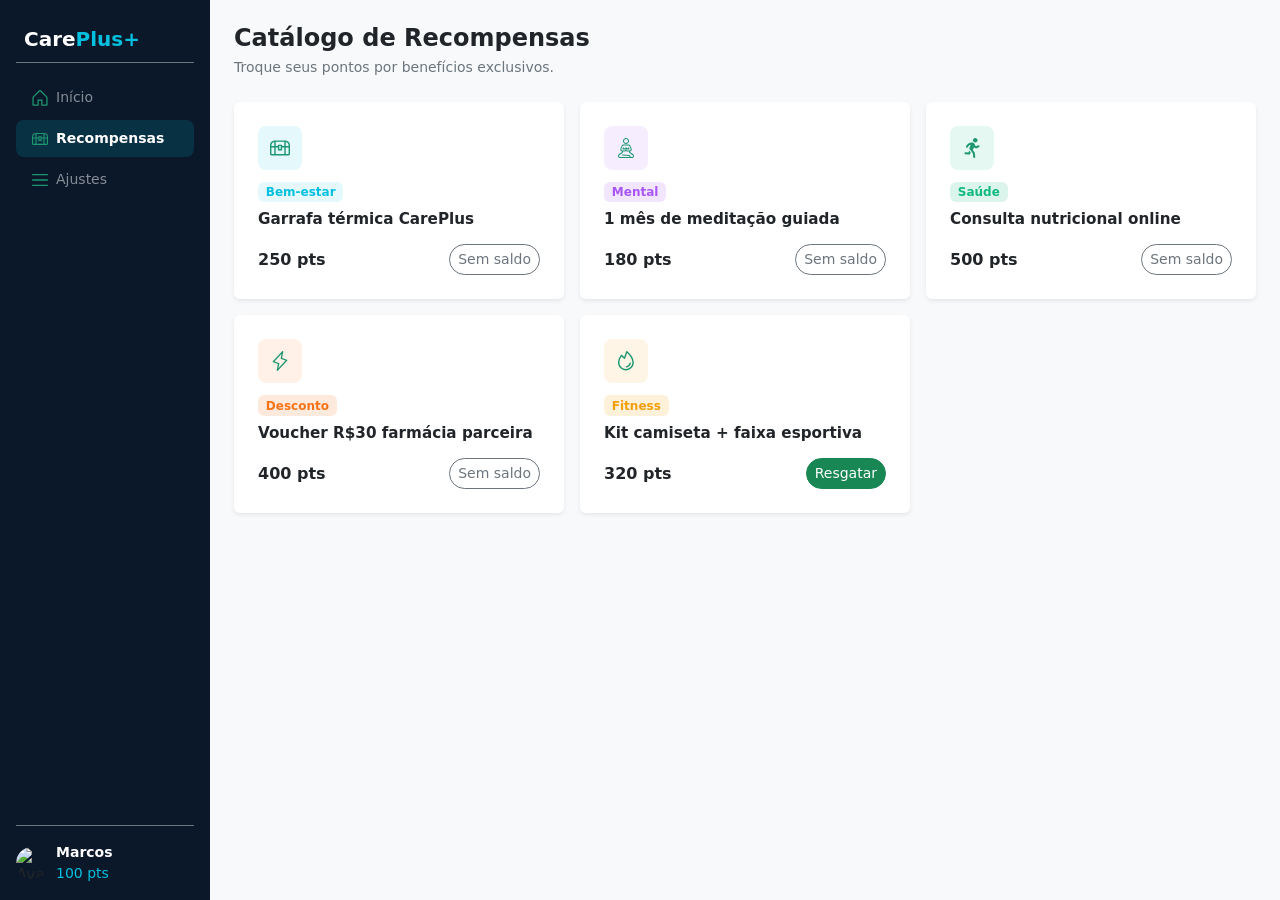
==== src/pages/rewards.html @ 82844d2a "git init" ====
<!DOCTYPE html>
<html lang="pt-BR">
<head>
  <meta charset="UTF-8">
  <meta name="viewport" content="width=device-width, initial-scale=1.0">
  <title>CarePlus+ — Recompensas</title>
  <link href="https://cdn.jsdelivr.net/npm/bootstrap@5.3.3/dist/css/bootstrap.min.css" rel="stylesheet">
  <style>
    :root { --bs-success: #00BFDF; --bs-success-rgb: 0,191,223; }

    .sidebar { width: 210px; min-height: 100vh; background: #0B1829; position: sticky; top: 0; flex-shrink: 0; }
    .sidebar .nav-link { color: rgba(255,255,255,0.5); font-size: 0.875rem; border-radius: 8px; }
    .sidebar .nav-link:hover  { color: #fff; background: rgba(255,255,255,0.06); }
    .sidebar .nav-link.active { color: #fff; background: rgba(0,191,223,0.15); font-weight: 600; }

    .bottom-nav { background: #0B1829; }
    .bottom-nav .nav-link { color: rgba(255,255,255,0.45); font-size: 0.65rem; }
    .bottom-nav .nav-link.active { color: #00BFDF; }

    .reward-card { transition: transform 0.15s; }
    .reward-card:hover { transform: translateY(-2px); }
  </style>
</head>

<body class="bg-light">
<div class="d-flex">

  <!-- SIDEBAR — d-none d-lg-flex: só aparece no desktop -->
  <aside class="sidebar d-none d-lg-flex flex-column p-3 gap-3">

    <div class="text-white fw-bold fs-5 px-2 pt-2 pb-2 border-bottom border-secondary">
      Care<span style="color:#00BFDF">Plus+</span>
    </div>

    <ul class="nav flex-column gap-1 flex-grow-1">
      <li><a href="/index.html" class="nav-link d-flex align-items-center gap-2">
        <img src="../assets/svgs/home.svg" width="16" height="16" alt=""> Início
      </a></li>
      <li><a href="#" class="nav-link active d-flex align-items-center gap-2">
        <img src="../assets/svgs/rewards.svg" width="16" height="16" alt=""> Recompensas
      </a></li>
      <li><a href="#" class="nav-link d-flex align-items-center gap-2">
        <img src="../assets/svgs/settings.svg" width="16" height="16" alt=""> Ajustes
      </a></li>
    </ul>

    <div class="d-flex align-items-center gap-2 border-top border-secondary pt-3">
      <img src="../assets/imgs/thispersondoesnotexist 1.png"
           class="rounded-circle" width="32" height="32" style="object-fit:cover" alt="Avatar">
      <div>
        <div class="text-white small fw-semibold">Marcos</div>
        <div class="text-success small">100 pts</div>
      </div>
    </div>

  </aside>

  <!-- MAIN -->
  <main class="flex-grow-1 p-4 pb-5 pb-lg-4">

    <h1 class="fs-4 fw-bold mb-1">Catálogo de Recompensas</h1>
    <p class="text-secondary small mb-4">Troque seus pontos por benefícios exclusivos.</p>

    <!-- row g-3: grid Bootstrap — col-12 mobile, col-md-6 tablet, col-lg-4 desktop -->
    <div class="row g-3">

      <div class="col-12 col-md-6 col-lg-4">
        <article class="card reward-card border-0 shadow-sm h-100">
          <div class="card-body p-4 d-flex flex-column gap-2">
            <div class="bg-success bg-opacity-10 rounded-3 d-flex align-items-center justify-content-center mb-1"
                 style="width:44px; height:44px;">
              <img src="../assets/svgs/rewards.svg" width="20" height="20" alt="">
            </div>
            <!-- badge: categoria usando componente Bootstrap -->
            <span class="badge bg-success bg-opacity-10 text-success" style="width:fit-content;">Bem-estar</span>
            <h3 class="fw-bold mb-0" style="font-size:0.95rem;">Garrafa térmica CarePlus</h3>
            <div class="mt-auto d-flex justify-content-between align-items-center pt-2">
              <span class="fw-bold">250 pts</span>
              <button class="btn btn-outline-secondary btn-sm rounded-pill">Sem saldo</button>
            </div>
          </div>
        </article>
      </div>

      <div class="col-12 col-md-6 col-lg-4">
        <article class="card reward-card border-0 shadow-sm h-100">
          <div class="card-body p-4 d-flex flex-column gap-2">
            <div class="rounded-3 d-flex align-items-center justify-content-center mb-1"
                 style="width:44px; height:44px; background:rgba(168,85,247,.1);">
              <img src="../assets/svgs/medi.svg" width="20" height="20" alt="">
            </div>
            <span class="badge" style="width:fit-content; background:rgba(168,85,247,.15); color:#A855F7;">Mental</span>
            <h3 class="fw-bold mb-0" style="font-size:0.95rem;">1 mês de meditação guiada</h3>
            <div class="mt-auto d-flex justify-content-between align-items-center pt-2">
              <span class="fw-bold">180 pts</span>
              <button class="btn btn-outline-secondary btn-sm rounded-pill">Sem saldo</button>
            </div>
          </div>
        </article>
      </div>

      <div class="col-12 col-md-6 col-lg-4">
        <article class="card reward-card border-0 shadow-sm h-100">
          <div class="card-body p-4 d-flex flex-column gap-2">
            <div class="rounded-3 d-flex align-items-center justify-content-center mb-1"
                 style="width:44px; height:44px; background:rgba(16,185,129,.1);">
              <img src="../assets/svgs/run.svg" width="20" height="20" alt="">
            </div>
            <span class="badge" style="width:fit-content; background:rgba(16,185,129,.15); color:#10B981;">Saúde</span>
            <h3 class="fw-bold mb-0" style="font-size:0.95rem;">Consulta nutricional online</h3>
            <div class="mt-auto d-flex justify-content-between align-items-center pt-2">
              <span class="fw-bold">500 pts</span>
              <button class="btn btn-outline-secondary btn-sm rounded-pill">Sem saldo</button>
            </div>
          </div>
        </article>
      </div>

      <div class="col-12 col-md-6 col-lg-4">
        <article class="card reward-card border-0 shadow-sm h-100">
          <div class="card-body p-4 d-flex flex-column gap-2">
            <div class="rounded-3 d-flex align-items-center justify-content-center mb-1"
                 style="width:44px; height:44px; background:rgba(249,115,22,.1);">
              <img src="../assets/svgs/spark.svg" width="20" height="20" alt="">
            </div>
            <span class="badge" style="width:fit-content; background:rgba(249,115,22,.15); color:#F97316;">Desconto</span>
            <h3 class="fw-bold mb-0" style="font-size:0.95rem;">Voucher R$30 farmácia parceira</h3>
            <div class="mt-auto d-flex justify-content-between align-items-center pt-2">
              <span class="fw-bold">400 pts</span>
              <button class="btn btn-outline-secondary btn-sm rounded-pill">Sem saldo</button>
            </div>
          </div>
        </article>
      </div>

      <div class="col-12 col-md-6 col-lg-4">
        <article class="card reward-card border-0 shadow-sm h-100">
          <div class="card-body p-4 d-flex flex-column gap-2">
            <div class="rounded-3 d-flex align-items-center justify-content-center mb-1"
                 style="width:44px; height:44px; background:rgba(245,158,11,.1);">
              <img src="../assets/svgs/Vector.svg" width="20" height="20" alt="">
            </div>
            <span class="badge" style="width:fit-content; background:rgba(245,158,11,.15); color:#F59E0B;">Fitness</span>
            <h3 class="fw-bold mb-0" style="font-size:0.95rem;">Kit camiseta + faixa esportiva</h3>
            <div class="mt-auto d-flex justify-content-between align-items-center pt-2">
              <span class="fw-bold">320 pts</span>
              <!-- onclick: aciona o Toast Bootstrap com o nome da recompensa -->
              <button class="btn btn-success btn-sm rounded-pill"
                      onclick="mostrarToast('Kit camiseta + faixa esportiva')">
                Resgatar
              </button>
            </div>
          </div>
        </article>
      </div>

    </div>
  </main>
</div>


<!-- Navbar Mobile — fixed-bottom d-lg-none: some no desktop -->
<nav class="bottom-nav fixed-bottom d-flex d-lg-none">
  <a href="/index.html" class="nav-link flex-fill d-flex flex-column align-items-center py-2">
    <img src="../assets/svgs/home.svg" width="22" height="22" alt="">
    <span>Início</span>
  </a>
  <a href="#" class="nav-link active flex-fill d-flex flex-column align-items-center py-2">
    <img src="../assets/svgs/rewards.svg" width="22" height="22" alt="">
    <span>Recompensas</span>
  </a>
  <a href="#" class="nav-link flex-fill d-flex flex-column align-items-center py-2">
    <img src="../assets/svgs/settings.svg" width="22" height="22" alt="">
    <span>Ajustes</span>
  </a>
</nav>


<!-- Toast de confirmação -->
<div class="position-fixed bottom-0 end-0 p-3" style="z-index:9999;">
  <div id="toastRecompensa" class="toast align-items-center text-white border-0 rounded-3"
       style="background:#00BFDF;" role="alert" aria-live="assertive" aria-atomic="true">
    <div class="d-flex">
      <div class="toast-body fw-semibold" id="toastMensagem">Recompensa resgatada!</div>
      <button type="button" class="btn-close btn-close-white me-2 m-auto"
              data-bs-dismiss="toast" aria-label="Fechar"></button>
    </div>
  </div>
</div>


<script src="https://cdn.jsdelivr.net/npm/bootstrap@5.3.3/dist/js/bootstrap.bundle.min.js"></script>
<script>
  function mostrarToast(nome) {
    document.getElementById('toastMensagem').textContent = '"' + nome + '" resgatado!';
    new bootstrap.Toast(document.getElementById('toastRecompensa')).show();
  }
</script>
</body>
</html>
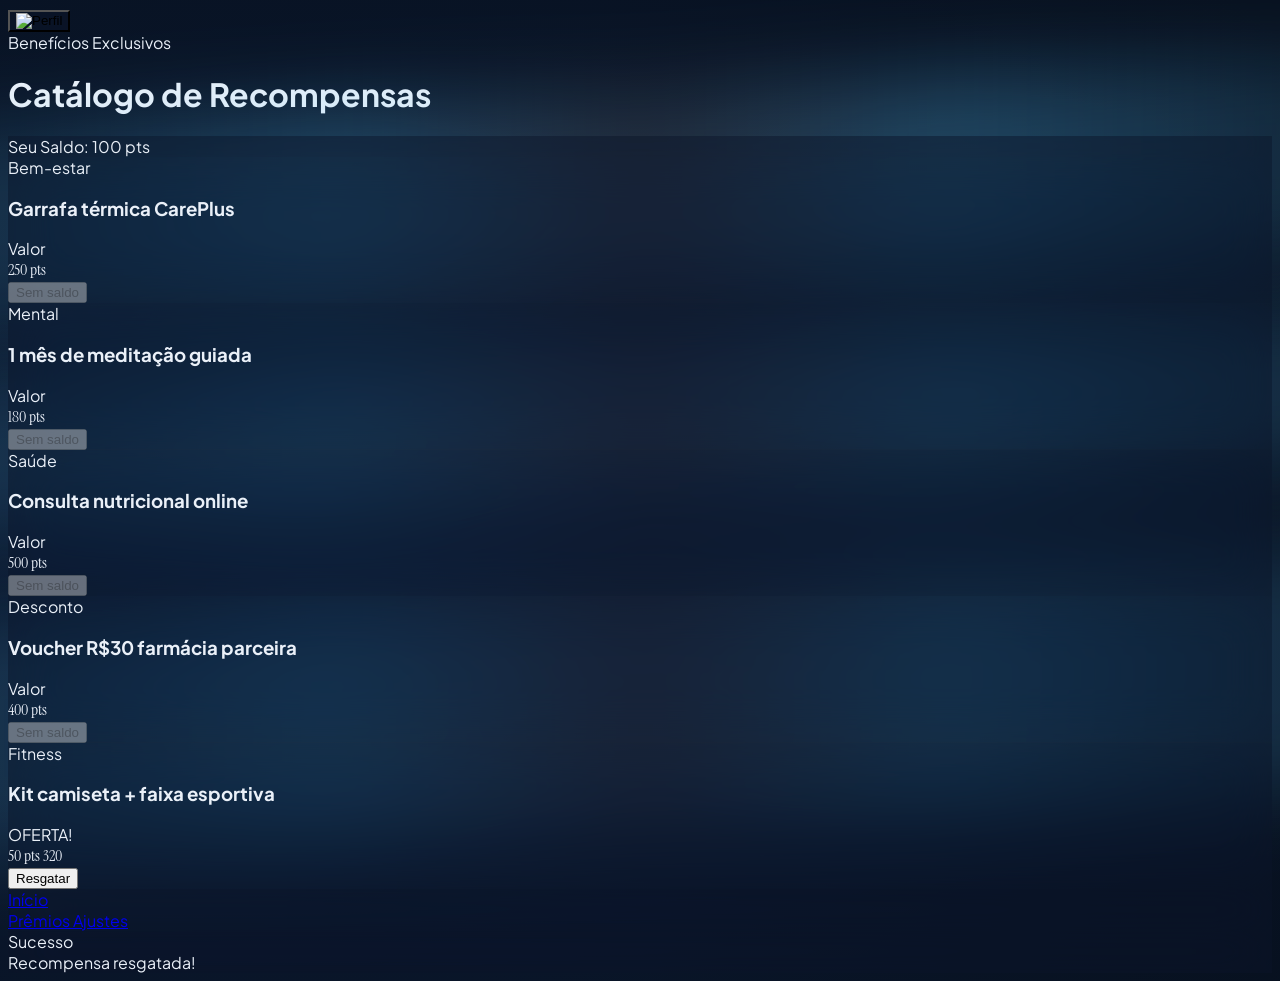
==== commit 0a3abdb2: "feat: add settings page with dynamic particles and Vitals Weather simulator - Implemented a new sett" ====
--- a/src/pages/rewards.html
+++ b/src/pages/rewards.html
@@ -3,198 +3,258 @@
 <head>
   <meta charset="UTF-8">
   <meta name="viewport" content="width=device-width, initial-scale=1.0">
-  <title>CarePlus+ — Recompensas</title>
-  <link href="https://cdn.jsdelivr.net/npm/bootstrap@5.3.3/dist/css/bootstrap.min.css" rel="stylesheet">
-  <style>
-    :root { --bs-success: #00BFDF; --bs-success-rgb: 0,191,223; }
-
-    .sidebar { width: 210px; min-height: 100vh; background: #0B1829; position: sticky; top: 0; flex-shrink: 0; }
-    .sidebar .nav-link { color: rgba(255,255,255,0.5); font-size: 0.875rem; border-radius: 8px; }
-    .sidebar .nav-link:hover  { color: #fff; background: rgba(255,255,255,0.06); }
-    .sidebar .nav-link.active { color: #fff; background: rgba(0,191,223,0.15); font-weight: 600; }
-
-    .bottom-nav { background: #0B1829; }
-    .bottom-nav .nav-link { color: rgba(255,255,255,0.45); font-size: 0.65rem; }
-    .bottom-nav .nav-link.active { color: #00BFDF; }
-
-    .reward-card { transition: transform 0.15s; }
-    .reward-card:hover { transform: translateY(-2px); }
-  </style>
+  <title>CarePlus+ V2 — Recompensas</title>
+  
+  <link rel="preconnect" href="https://fonts.googleapis.com">
+  <link rel="preconnect" href="https://fonts.gstatic.com" crossorigin>
+  <link href="https://fonts.googleapis.com/css2?family=Plus+Jakarta+Sans:ital,wght@0,300;0,400;0,500;0,600;0,700;0,800;1,400&family=Instrument+Serif:ital@0;1&display=swap" rel="stylesheet">
+  
+  <script src="https://cdn.tailwindcss.com"></script>
+  
+  <link rel="stylesheet" href="/style.css">
+  
+  <script src="https://unpkg.com/lucide@latest"></script>
 </head>
 
-<body class="bg-light">
-<div class="d-flex">
-
-  <!-- SIDEBAR — d-none d-lg-flex: só aparece no desktop -->
-  <aside class="sidebar d-none d-lg-flex flex-column p-3 gap-3">
-
-    <div class="text-white fw-bold fs-5 px-2 pt-2 pb-2 border-bottom border-secondary">
-      Care<span style="color:#00BFDF">Plus+</span>
-    </div>
-
-    <ul class="nav flex-column gap-1 flex-grow-1">
-      <li><a href="/index.html" class="nav-link d-flex align-items-center gap-2">
-        <img src="../assets/svgs/home.svg" width="16" height="16" alt=""> Início
-      </a></li>
-      <li><a href="#" class="nav-link active d-flex align-items-center gap-2">
-        <img src="../assets/svgs/rewards.svg" width="16" height="16" alt=""> Recompensas
-      </a></li>
-      <li><a href="#" class="nav-link d-flex align-items-center gap-2">
-        <img src="../assets/svgs/settings.svg" width="16" height="16" alt=""> Ajustes
-      </a></li>
-    </ul>
-
-    <div class="d-flex align-items-center gap-2 border-top border-secondary pt-3">
-      <img src="../assets/imgs/thispersondoesnotexist 1.png"
-           class="rounded-circle" width="32" height="32" style="object-fit:cover" alt="Avatar">
-      <div>
-        <div class="text-white small fw-semibold">Marcos</div>
-        <div class="text-success small">100 pts</div>
+<body class="app-bg vw-excellent relative min-h-[100dvh] overflow-x-hidden">
+
+  <div aria-hidden="true" class="fixed inset-0 pointer-events-none z-0" id="particles-container">
+    <div class="aurora-band b1"></div>
+    <div class="aurora-band b2"></div>
+    <div class="aurora-band b3"></div>
+  </div>
+
+  <div class="fixed top-4 right-4 z-50">
+    <button class="w-10 h-10 rounded-full border border-[var(--card-border)] overflow-hidden glass shadow-lg">
+      <img src="https://ui-avatars.com/api/?name=Marcos&background=random" class="w-full h-full object-cover" alt="Perfil">
+    </button>
+  </div>
+
+  <main class="relative z-10 min-h-[100dvh] py-[clamp(24px,5vw,56px)] px-[clamp(16px,5vw,48px)] pb-32 max-w-[720px] mx-auto">
+    
+    <header class="mb-8 mt-4 text-center sm:text-left">
+      <div class="text-[0.6rem] font-bold tracking-[0.22em] uppercase text-[var(--accent)] mb-1">
+        Benefícios Exclusivos
       </div>
-    </div>
-
-  </aside>
-
-  <!-- MAIN -->
-  <main class="flex-grow-1 p-4 pb-5 pb-lg-4">
-
-    <h1 class="fs-4 fw-bold mb-1">Catálogo de Recompensas</h1>
-    <p class="text-secondary small mb-4">Troque seus pontos por benefícios exclusivos.</p>
-
-    <!-- row g-3: grid Bootstrap — col-12 mobile, col-md-6 tablet, col-lg-4 desktop -->
-    <div class="row g-3">
-
-      <div class="col-12 col-md-6 col-lg-4">
-        <article class="card reward-card border-0 shadow-sm h-100">
-          <div class="card-body p-4 d-flex flex-column gap-2">
-            <div class="bg-success bg-opacity-10 rounded-3 d-flex align-items-center justify-content-center mb-1"
-                 style="width:44px; height:44px;">
-              <img src="../assets/svgs/rewards.svg" width="20" height="20" alt="">
-            </div>
-            <!-- badge: categoria usando componente Bootstrap -->
-            <span class="badge bg-success bg-opacity-10 text-success" style="width:fit-content;">Bem-estar</span>
-            <h3 class="fw-bold mb-0" style="font-size:0.95rem;">Garrafa térmica CarePlus</h3>
-            <div class="mt-auto d-flex justify-content-between align-items-center pt-2">
-              <span class="fw-bold">250 pts</span>
-              <button class="btn btn-outline-secondary btn-sm rounded-pill">Sem saldo</button>
-            </div>
-          </div>
-        </article>
+      <h1 class="text-[clamp(1.6rem,5vw,2.2rem)] font-extrabold text-[var(--text-primary)] tracking-[-0.03em] leading-[1.1] mb-3">
+        Catálogo de Recompensas
+      </h1>
+      
+      <div class="inline-flex items-center gap-2 glass px-4 py-2 rounded-full border border-[var(--card-border)] shadow-lg">
+        <i data-lucide="star" class="text-[var(--accent)]" width="16"></i>
+        <span class="text-sm font-semibold text-[var(--text-muted)]">
+          Seu Saldo: <span class="text-[var(--text-primary)] font-bold text-base ml-1">100 pts</span>
+        </span>
       </div>
-
-      <div class="col-12 col-md-6 col-lg-4">
-        <article class="card reward-card border-0 shadow-sm h-100">
-          <div class="card-body p-4 d-flex flex-column gap-2">
-            <div class="rounded-3 d-flex align-items-center justify-content-center mb-1"
-                 style="width:44px; height:44px; background:rgba(168,85,247,.1);">
-              <img src="../assets/svgs/medi.svg" width="20" height="20" alt="">
-            </div>
-            <span class="badge" style="width:fit-content; background:rgba(168,85,247,.15); color:#A855F7;">Mental</span>
-            <h3 class="fw-bold mb-0" style="font-size:0.95rem;">1 mês de meditação guiada</h3>
-            <div class="mt-auto d-flex justify-content-between align-items-center pt-2">
-              <span class="fw-bold">180 pts</span>
-              <button class="btn btn-outline-secondary btn-sm rounded-pill">Sem saldo</button>
-            </div>
-          </div>
-        </article>
-      </div>
-
-      <div class="col-12 col-md-6 col-lg-4">
-        <article class="card reward-card border-0 shadow-sm h-100">
-          <div class="card-body p-4 d-flex flex-column gap-2">
-            <div class="rounded-3 d-flex align-items-center justify-content-center mb-1"
-                 style="width:44px; height:44px; background:rgba(16,185,129,.1);">
-              <img src="../assets/svgs/run.svg" width="20" height="20" alt="">
-            </div>
-            <span class="badge" style="width:fit-content; background:rgba(16,185,129,.15); color:#10B981;">Saúde</span>
-            <h3 class="fw-bold mb-0" style="font-size:0.95rem;">Consulta nutricional online</h3>
-            <div class="mt-auto d-flex justify-content-between align-items-center pt-2">
-              <span class="fw-bold">500 pts</span>
-              <button class="btn btn-outline-secondary btn-sm rounded-pill">Sem saldo</button>
-            </div>
-          </div>
-        </article>
-      </div>
-
-      <div class="col-12 col-md-6 col-lg-4">
-        <article class="card reward-card border-0 shadow-sm h-100">
-          <div class="card-body p-4 d-flex flex-column gap-2">
-            <div class="rounded-3 d-flex align-items-center justify-content-center mb-1"
-                 style="width:44px; height:44px; background:rgba(249,115,22,.1);">
-              <img src="../assets/svgs/spark.svg" width="20" height="20" alt="">
-            </div>
-            <span class="badge" style="width:fit-content; background:rgba(249,115,22,.15); color:#F97316;">Desconto</span>
-            <h3 class="fw-bold mb-0" style="font-size:0.95rem;">Voucher R$30 farmácia parceira</h3>
-            <div class="mt-auto d-flex justify-content-between align-items-center pt-2">
-              <span class="fw-bold">400 pts</span>
-              <button class="btn btn-outline-secondary btn-sm rounded-pill">Sem saldo</button>
-            </div>
-          </div>
-        </article>
-      </div>
-
-      <div class="col-12 col-md-6 col-lg-4">
-        <article class="card reward-card border-0 shadow-sm h-100">
-          <div class="card-body p-4 d-flex flex-column gap-2">
-            <div class="rounded-3 d-flex align-items-center justify-content-center mb-1"
-                 style="width:44px; height:44px; background:rgba(245,158,11,.1);">
-              <img src="../assets/svgs/Vector.svg" width="20" height="20" alt="">
-            </div>
-            <span class="badge" style="width:fit-content; background:rgba(245,158,11,.15); color:#F59E0B;">Fitness</span>
-            <h3 class="fw-bold mb-0" style="font-size:0.95rem;">Kit camiseta + faixa esportiva</h3>
-            <div class="mt-auto d-flex justify-content-between align-items-center pt-2">
-              <span class="fw-bold">320 pts</span>
-              <!-- onclick: aciona o Toast Bootstrap com o nome da recompensa -->
-              <button class="btn btn-success btn-sm rounded-pill"
-                      onclick="mostrarToast('Kit camiseta + faixa esportiva')">
-                Resgatar
-              </button>
-            </div>
-          </div>
-        </article>
-      </div>
+    </header>
+
+    <div class="grid gap-4 grid-cols-1 sm:grid-cols-2">
+
+      <article class="glass rounded-xl p-5 flex flex-col gap-3 relative overflow-hidden group hover:border-[var(--accent-soft)] transition-colors">
+        <div class="flex justify-between items-start">
+          <div class="w-10 h-10 rounded-lg flex items-center justify-center bg-[#00BFDF]/10 text-[#00BFDF]">
+            <i data-lucide="coffee" width="20"></i>
+          </div>
+          <span class="text-[0.65rem] font-bold px-2.5 py-1 rounded-full bg-[#00BFDF]/10 text-[#00BFDF] border border-[#00BFDF]/20">
+            Bem-estar
+          </span>
+        </div>
+        <h3 class="font-bold text-[1.05rem] leading-tight text-[var(--text-primary)] mt-1">Garrafa térmica CarePlus</h3>
+        
+        <div class="mt-auto flex justify-between items-center pt-4 border-t border-[var(--card-border)]">
+          <div class="flex flex-col">
+            <span class="text-[0.55rem] text-[var(--text-muted)] uppercase tracking-wider font-bold">Valor</span>
+            <div class="font-display text-2xl text-[var(--text-primary)] leading-none mt-0.5">
+              250 <span class="text-[0.65rem] font-sans font-semibold text-[var(--text-muted)]">pts</span>
+            </div>
+          </div>
+          <button disabled class="px-4 py-2 rounded-full text-xs font-bold bg-[rgba(255,255,255,0.05)] text-[var(--text-muted)] border border-[var(--card-border)] cursor-not-allowed">
+            Sem saldo
+          </button>
+        </div>
+      </article>
+
+      <article class="glass rounded-xl p-5 flex flex-col gap-3 relative overflow-hidden group hover:border-[var(--accent-soft)] transition-colors">
+        <div class="flex justify-between items-start">
+          <div class="w-10 h-10 rounded-lg flex items-center justify-center bg-[#A855F7]/10 text-[#A855F7]">
+            <i data-lucide="brain" width="20"></i>
+          </div>
+          <span class="text-[0.65rem] font-bold px-2.5 py-1 rounded-full bg-[#A855F7]/10 text-[#A855F7] border border-[#A855F7]/20">
+            Mental
+          </span>
+        </div>
+        <h3 class="font-bold text-[1.05rem] leading-tight text-[var(--text-primary)] mt-1">1 mês de meditação guiada</h3>
+        
+        <div class="mt-auto flex justify-between items-center pt-4 border-t border-[var(--card-border)]">
+          <div class="flex flex-col">
+            <span class="text-[0.55rem] text-[var(--text-muted)] uppercase tracking-wider font-bold">Valor</span>
+            <div class="font-display text-2xl text-[var(--text-primary)] leading-none mt-0.5">
+              180 <span class="text-[0.65rem] font-sans font-semibold text-[var(--text-muted)]">pts</span>
+            </div>
+          </div>
+          <button disabled class="px-4 py-2 rounded-full text-xs font-bold bg-[rgba(255,255,255,0.05)] text-[var(--text-muted)] border border-[var(--card-border)] cursor-not-allowed">
+            Sem saldo
+          </button>
+        </div>
+      </article>
+
+      <article class="glass rounded-xl p-5 flex flex-col gap-3 relative overflow-hidden group hover:border-[var(--accent-soft)] transition-colors">
+        <div class="flex justify-between items-start">
+          <div class="w-10 h-10 rounded-lg flex items-center justify-center bg-[#10B981]/10 text-[#10B981]">
+            <i data-lucide="apple" width="20"></i>
+          </div>
+          <span class="text-[0.65rem] font-bold px-2.5 py-1 rounded-full bg-[#10B981]/10 text-[#10B981] border border-[#10B981]/20">
+            Saúde
+          </span>
+        </div>
+        <h3 class="font-bold text-[1.05rem] leading-tight text-[var(--text-primary)] mt-1">Consulta nutricional online</h3>
+        
+        <div class="mt-auto flex justify-between items-center pt-4 border-t border-[var(--card-border)]">
+          <div class="flex flex-col">
+            <span class="text-[0.55rem] text-[var(--text-muted)] uppercase tracking-wider font-bold">Valor</span>
+            <div class="font-display text-2xl text-[var(--text-primary)] leading-none mt-0.5">
+              500 <span class="text-[0.65rem] font-sans font-semibold text-[var(--text-muted)]">pts</span>
+            </div>
+          </div>
+          <button disabled class="px-4 py-2 rounded-full text-xs font-bold bg-[rgba(255,255,255,0.05)] text-[var(--text-muted)] border border-[var(--card-border)] cursor-not-allowed">
+            Sem saldo
+          </button>
+        </div>
+      </article>
+
+      <article class="glass rounded-xl p-5 flex flex-col gap-3 relative overflow-hidden group hover:border-[var(--accent-soft)] transition-colors">
+        <div class="flex justify-between items-start">
+          <div class="w-10 h-10 rounded-lg flex items-center justify-center bg-[#F97316]/10 text-[#F97316]">
+            <i data-lucide="tag" width="20"></i>
+          </div>
+          <span class="text-[0.65rem] font-bold px-2.5 py-1 rounded-full bg-[#F97316]/10 text-[#F97316] border border-[#F97316]/20">
+            Desconto
+          </span>
+        </div>
+        <h3 class="font-bold text-[1.05rem] leading-tight text-[var(--text-primary)] mt-1">Voucher R$30 farmácia parceira</h3>
+        
+        <div class="mt-auto flex justify-between items-center pt-4 border-t border-[var(--card-border)]">
+          <div class="flex flex-col">
+            <span class="text-[0.55rem] text-[var(--text-muted)] uppercase tracking-wider font-bold">Valor</span>
+            <div class="font-display text-2xl text-[var(--text-primary)] leading-none mt-0.5">
+              400 <span class="text-[0.65rem] font-sans font-semibold text-[var(--text-muted)]">pts</span>
+            </div>
+          </div>
+          <button disabled class="px-4 py-2 rounded-full text-xs font-bold bg-[rgba(255,255,255,0.05)] text-[var(--text-muted)] border border-[var(--card-border)] cursor-not-allowed">
+            Sem saldo
+          </button>
+        </div>
+      </article>
+
+      <article class="glass rounded-xl p-5 flex flex-col gap-3 relative overflow-hidden group hover:border-[var(--accent-soft)] transition-colors border-[var(--accent-reward)]/30">
+        <div class="absolute -top-10 -right-10 w-32 h-32 bg-[var(--accent-reward)] rounded-full blur-[50px] opacity-20 pointer-events-none"></div>
+
+        <div class="flex justify-between items-start relative z-10">
+          <div class="w-10 h-10 rounded-lg flex items-center justify-center bg-[#F59E0B]/10 text-[#F59E0B]">
+            <i data-lucide="shirt" width="20"></i>
+          </div>
+          <span class="text-[0.65rem] font-bold px-2.5 py-1 rounded-full bg-[#F59E0B]/10 text-[#F59E0B] border border-[#F59E0B]/20">
+            Fitness
+          </span>
+        </div>
+        <h3 class="font-bold text-[1.05rem] leading-tight text-[var(--text-primary)] mt-1 relative z-10">Kit camiseta + faixa esportiva</h3>
+        
+        <div class="mt-auto flex justify-between items-center pt-4 border-t border-[var(--card-border)] relative z-10">
+          <div class="flex flex-col">
+            <span class="text-[0.55rem] text-[var(--accent-reward)] uppercase tracking-wider font-bold">OFERTA!</span>
+            <div class="font-display text-2xl text-[var(--text-primary)] leading-none mt-0.5">
+              50 <span class="text-[0.65rem] font-sans font-semibold text-[var(--text-muted)]">pts</span>
+              <span class="text-xs text-[var(--text-muted)] line-through ml-1">320</span>
+            </div>
+          </div>
+          <button onclick="mostrarToast('Kit camiseta + faixa esportiva')" 
+                  class="px-5 py-2.5 rounded-full text-xs font-extrabold bg-[var(--accent)] text-[var(--bg-b)] shadow-[0_0_15px_var(--accent-glow)] hover:scale-105 active:scale-95 transition-all">
+            Resgatar
+          </button>
+        </div>
+      </article>
 
     </div>
   </main>
-</div>
-
-
-<!-- Navbar Mobile — fixed-bottom d-lg-none: some no desktop -->
-<nav class="bottom-nav fixed-bottom d-flex d-lg-none">
-  <a href="/index.html" class="nav-link flex-fill d-flex flex-column align-items-center py-2">
-    <img src="../assets/svgs/home.svg" width="22" height="22" alt="">
-    <span>Início</span>
-  </a>
-  <a href="#" class="nav-link active flex-fill d-flex flex-column align-items-center py-2">
-    <img src="../assets/svgs/rewards.svg" width="22" height="22" alt="">
-    <span>Recompensas</span>
-  </a>
-  <a href="#" class="nav-link flex-fill d-flex flex-column align-items-center py-2">
-    <img src="../assets/svgs/settings.svg" width="22" height="22" alt="">
-    <span>Ajustes</span>
-  </a>
-</nav>
-
-
-<!-- Toast de confirmação -->
-<div class="position-fixed bottom-0 end-0 p-3" style="z-index:9999;">
-  <div id="toastRecompensa" class="toast align-items-center text-white border-0 rounded-3"
-       style="background:#00BFDF;" role="alert" aria-live="assertive" aria-atomic="true">
-    <div class="d-flex">
-      <div class="toast-body fw-semibold" id="toastMensagem">Recompensa resgatada!</div>
-      <button type="button" class="btn-close btn-close-white me-2 m-auto"
-              data-bs-dismiss="toast" aria-label="Fechar"></button>
+
+  <nav class="fixed bottom-0 left-0 w-full glass border-t border-[var(--card-border)] z-50 pt-2 pb-[calc(env(safe-area-inset-bottom)+8px)]">
+    <div class="max-w-[720px] mx-auto flex justify-around items-center h-14 px-4">
+      <a href="/index.html" class="flex flex-col items-center gap-1 text-[var(--text-muted)] hover:text-[var(--text-primary)] transition-colors">
+        <i data-lucide="home" width="22"></i>
+        <span class="text-[0.6rem] font-bold">Início</span>
+      </a>
+      
+      <a href="src/pages/rewards.html" class="flex flex-col items-center gap-1 text-[var(--accent)] relative">
+        <div class="absolute -top-3 w-1 h-1 rounded-full bg-[var(--accent)]" style="box-shadow: 0 0 8px var(--accent-glow)"></div>
+        <i data-lucide="gift" width="22"></i>
+        <span class="text-[0.6rem] font-bold">Prêmios</span>
+      </a>
+      
+      <a href="settings.html" class="flex flex-col items-center gap-1 text-[var(--text-muted)] hover:text-[var(--text-primary)] transition-colors">
+        <i data-lucide="settings" width="22"></i>
+        <span class="text-[0.6rem] font-bold">Ajustes</span>
+      </a>
+    </div>
+  </nav>
+
+  <div id="toastNotificacao" class="fixed bottom-24 left-1/2 -translate-x-1/2 glass border border-[var(--accent)] px-5 py-3.5 rounded-2xl flex items-center gap-3 transition-all duration-500 opacity-0 translate-y-6 pointer-events-none z-[100] shadow-[0_8px_30px_var(--accent-glow)] w-[90%] max-w-[400px]">
+    <div class="w-8 h-8 rounded-full accent-bg flex items-center justify-center shrink-0">
+      <i data-lucide="check" class="text-[var(--accent)] w-5 h-5"></i>
+    </div>
+    <div>
+      <div class="text-[0.65rem] font-bold uppercase tracking-wider text-[var(--accent)] mb-0.5">Sucesso</div>
+      <div class="text-sm font-semibold text-[var(--text-primary)] leading-tight" id="toastMensagem">Recompensa resgatada!</div>
     </div>
   </div>
-</div>
-
-
-<script src="https://cdn.jsdelivr.net/npm/bootstrap@5.3.3/dist/js/bootstrap.bundle.min.js"></script>
-<script>
-  function mostrarToast(nome) {
-    document.getElementById('toastMensagem').textContent = '"' + nome + '" resgatado!';
-    new bootstrap.Toast(document.getElementById('toastRecompensa')).show();
-  }
-</script>
+
+  <script>
+    document.addEventListener('DOMContentLoaded', () => {
+      // 1. Inicializa os ícones do Lucide
+      lucide.createIcons();
+
+      // 2. Cria as partículas da atmosfera no fundo (reaproveitado do index)
+      const PARTICLES = [
+        { id: 0,  left: '8%',  delay: '0s',    dur: '14s' },
+        { id: 1,  left: '18%', delay: '2.1s',  dur: '11s' },
+        { id: 2,  left: '29%', delay: '4.5s',  dur: '16s' },
+        { id: 3,  left: '41%', delay: '1.3s',  dur: '13s' },
+        { id: 4,  left: '53%', delay: '6.2s',  dur: '15s' },
+        { id: 5,  left: '64%', delay: '3.7s',  dur: '12s' }
+      ];
+
+      const particlesContainer = document.getElementById('particles-container');
+      PARTICLES.forEach(p => {
+        const particle = document.createElement('div');
+        particle.className = 'particle';
+        particle.style.left = p.left;
+        particle.style.bottom = '0';
+        particle.style.setProperty('--delay', p.delay);
+        particle.style.setProperty('--dur', p.dur);
+        particlesContainer.appendChild(particle);
+      });
+    });
+
+    // 3. Lógica do Toast Customizado
+    let toastTimeout;
+    function mostrarToast(nomeItem) {
+      const toast = document.getElementById('toastNotificacao');
+      const mensagem = document.getElementById('toastMensagem');
+      
+      mensagem.textContent = `Você resgatou: ${nomeItem}`;
+      
+      // Reseta a animação se já estiver aberta
+      clearTimeout(toastTimeout);
+      
+      // Mostra
+      toast.classList.remove('opacity-0', 'translate-y-6', 'pointer-events-none');
+      toast.classList.add('opacity-100', 'translate-y-0');
+
+      // Esconde após 3.5s
+      toastTimeout = setTimeout(() => {
+        toast.classList.remove('opacity-100', 'translate-y-0');
+        toast.classList.add('opacity-0', 'translate-y-6', 'pointer-events-none');
+      }, 3500);
+    }
+  </script>
 </body>
-</html>
+</html>
--- a/style.css
+++ b/style.css
@@ -0,0 +1,124 @@
+/* ============================================================
+   CarePlus+ V2  —  Dark Health Game (Vanilla CSS)
+   ============================================================ */
+
+:root {
+  /* Paleta padrão (Excelente) */
+  --accent:      #5BC8FF;
+  --accent-soft: rgba(91, 200, 255, 0.12);
+  --accent-glow: rgba(91, 200, 255, 0.28);
+  --bg-a:        #0B1A33;
+  --bg-b:        #07101E;
+
+  --accent-reward: #C2A36B;
+  --text-primary: #EAF0F8;
+  --text-muted:   #8AA0C2;
+  --card-bg:      rgba(13, 22, 40, 0.48);
+  --card-border:  rgba(255, 255, 255, 0.08);
+
+  --font-display: 'Instrument Serif', Georgia, serif;
+}
+
+/* Vitals Weather state classes */
+.vw-excellent {
+  --accent:      #5BC8FF;
+  --accent-soft: rgba(91, 200, 255, 0.12);
+  --accent-glow: rgba(91, 200, 255, 0.28);
+  --bg-a:        #0B1A33;
+  --bg-b:        #07101E;
+}
+.vw-good {
+  --accent:      #4ECC8A;
+  --accent-soft: rgba(78, 204, 138, 0.12);
+  --accent-glow: rgba(78, 204, 138, 0.28);
+  --bg-a:        #0A2418;
+  --bg-b:        #06140E;
+}
+.vw-critical {
+  --accent:      #F0564E;
+  --accent-soft: rgba(240, 86, 78, 0.12);
+  --accent-glow: rgba(240, 86, 78, 0.28);
+  --bg-a:        #2A0C0C;
+  --bg-b:        #160606;
+}
+
+body {
+  font-family: 'Plus Jakarta Sans', system-ui, sans-serif;
+  color: var(--text-primary);
+}
+
+.font-display { font-family: var(--font-display); font-weight: 400; }
+
+.app-bg {
+  background: radial-gradient(ellipse 140% 120% at 22% 58%, var(--bg-a), var(--bg-b) 72%);
+  transition: background 1.1s ease;
+}
+
+.glass {
+  background: var(--card-bg);
+  backdrop-filter: blur(24px) saturate(1.2);
+  -webkit-backdrop-filter: blur(24px) saturate(1.2);
+}
+
+.accent-text   { color: var(--accent); }
+.accent-bg     { background: var(--accent-soft); }
+.viz-glow      { filter: drop-shadow(0 0 6px var(--accent-glow)); }
+
+/* Animações e Partículas */
+.panda-float   { animation: float 4s ease-in-out infinite; }
+@keyframes float { 0%,100%{transform:translateY(0)} 50%{transform:translateY(-14px)} }
+
+.particle {
+  position: absolute;
+  border-radius: 50%;
+  pointer-events: none;
+}
+
+.vw-excellent .particle {
+  width: 5px; height: 5px;
+  background: var(--accent);
+  box-shadow: 0 0 4px var(--accent-glow);
+  animation: partRise var(--dur, 14s) linear infinite;
+  animation-delay: var(--delay, 0s);
+}
+@keyframes partRise {
+  0%   { transform: translateY(20px) scale(.5); opacity: 0; }
+  15%  { opacity: .8; }
+  85%  { opacity: .5; }
+  100% { transform: translateY(-110vh) translateX(30px) scale(1.1); opacity: 0; }
+}
+
+.aurora-band {
+  position: absolute;
+  left: -30%; width: 160%; height: 200px;
+  background: linear-gradient(90deg, transparent 0%, var(--accent-glow) 35%, rgba(255,255,255,0.10) 50%, var(--accent-glow) 65%, transparent 100%);
+  filter: blur(40px);
+  opacity: 0;
+  transform: skewY(-3deg);
+  animation: aurora 12s linear infinite;
+}
+.vw-excellent .aurora-band { opacity: 1; }
+.aurora-band.b1 { top: 10%; animation-delay: 0s; }
+.aurora-band.b2 { top: 38%; animation-delay: -4s; height: 160px; }
+.aurora-band.b3 { top: 65%; animation-delay: -8s; height: 240px; }
+
+@keyframes aurora {
+  0%   { transform: translateX(-25%) skewY(-3deg); opacity: 0; }
+  20%  { opacity: .6; }
+  80%  { opacity: .4; }
+  100% { transform: translateX(25%) skewY(-3deg); opacity: 0; }
+}
+
+/* Barra de Progresso Customizada */
+.progress-bar {
+  height: 6px;
+  border-radius: 999px;
+  background: rgba(255,255,255,0.08);
+  overflow: hidden;
+}
+.progress-fill {
+  height: 100%;
+  border-radius: 999px;
+  background: linear-gradient(90deg, var(--accent), color-mix(in srgb, var(--accent) 60%, white));
+  transition: width 0.8s cubic-bezier(0.34, 1.56, 0.64, 1);
+}
